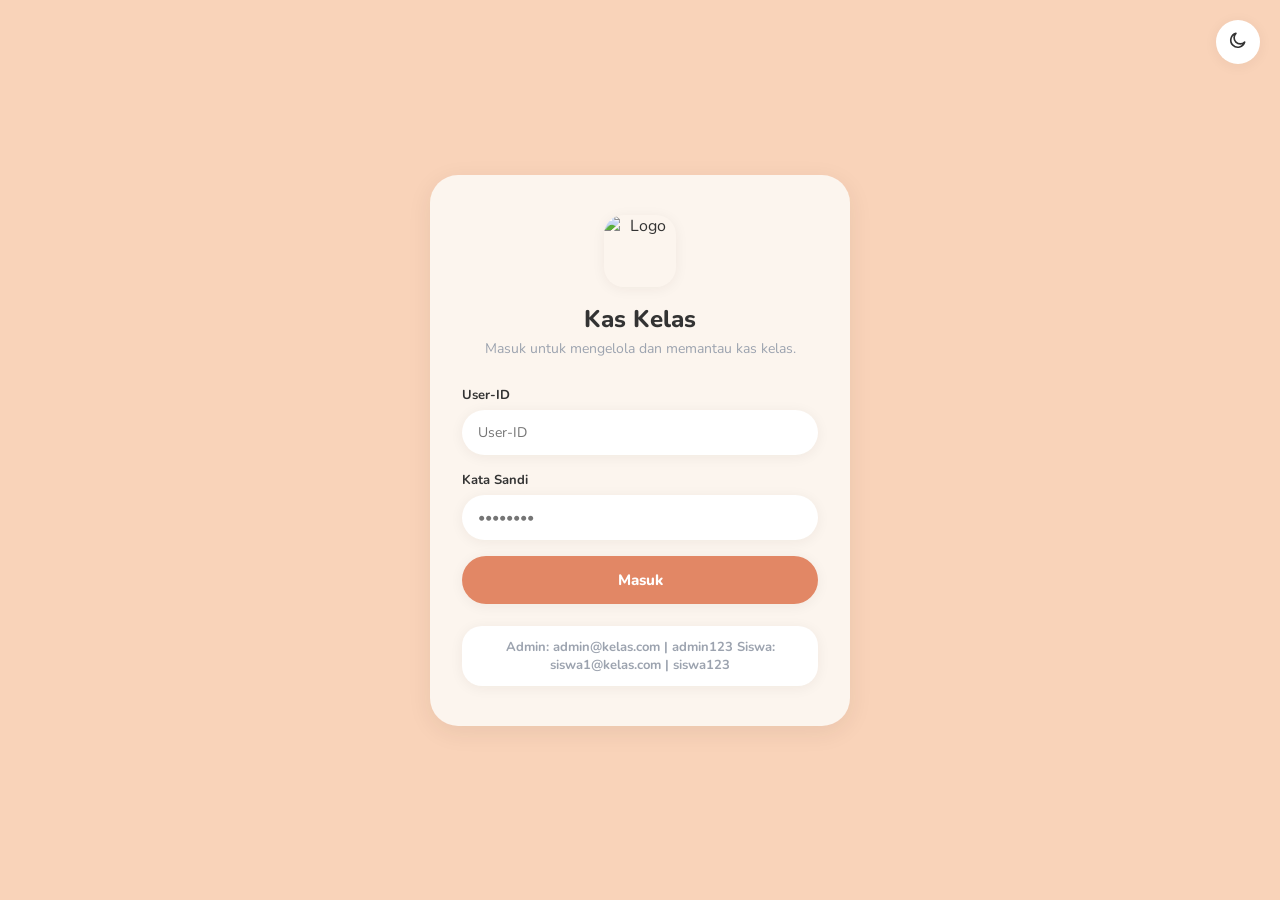
==== index.html @ 0c91a5ff "Update error message and demo credentials in index.html" ====
<!DOCTYPE html>
<html lang="id">
<head>
<meta charset="UTF-8">
<meta name="viewport" content="width=device-width, initial-scale=1.0">
<title>Masuk — Kas Kelas</title>
<link rel="stylesheet" href="assets/css/style.css">
</head>
<body>

<button class="auth-theme-toggle" id="themeToggleBtn" onclick="toggleTheme()">
  <span id="themeToggleIcon"></span>
</button>

<div class="auth-wrap">
  <div class="auth-card">
    <img class="auth-logo" src="https://blogger.googleusercontent.com/img/b/R29vZ2xl/[base64]/s500/logo.png" alt="Logo" width="72" height="72">
    <h1>Kas Kelas</h1>
    <p class="sub">Masuk untuk mengelola dan memantau kas kelas.</p>

    <div class="auth-error" id="authError">UserID atau kata sandi salah. Silakan coba lagi.</div>

    <form id="loginForm">
      <div class="field">
        <label for="email">User-ID</label>
        <input type="text" id="email" placeholder="User-ID" required>
      </div>
      <div class="field">
        <label for="password">Kata Sandi</label>
        <input type="password" id="password" placeholder="••••••••" required>
      </div>
      <button type="submit" class="btn-primary" id="loginSubmitBtn">
        <span class="btn-spinner"></span>
        <span id="loginBtnLabel">Masuk</span>
      </button>
    </form>

    <div class="demo-hint">
      Admin: admin@kelas.com | admin123
      Siswa: siswa1@kelas.com | siswa123
    </div>
  </div>
</div>

<script src="assets/js/api.js"></script>
<script src="assets/js/main.js"></script>
<script>
  document.getElementById('themeToggleIcon').innerHTML =
    document.documentElement.getAttribute('data-theme') === 'dark' ? ICONS.sun : ICONS.moon;

  // Already logged in? go straight to the right dashboard.
  const existingSession = DB.getSession();
  if (existingSession) window.location.href = existingSession.role === 'admin' ? 'admin.html' : 'student.html';

  document.getElementById('loginForm').addEventListener('submit', async (e) => {
    e.preventDefault();
    const email = document.getElementById('email').value.trim();
    const password = document.getElementById('password').value;
    const errBox = document.getElementById('authError');
    const submitBtn = document.getElementById('loginSubmitBtn');
    const btnLabel = document.getElementById('loginBtnLabel');
    submitBtn.disabled = true;
    submitBtn.classList.add('is-loading');
    btnLabel.textContent = 'Memeriksa…';
    try {
      const user = await DB.login(email, password);
      if (!user) { errBox.textContent = 'Email atau kata sandi salah. Silakan coba lagi.'; errBox.classList.add('show'); return; }
      errBox.classList.remove('show');
      window.location.href = user.role === 'admin' ? 'admin.html' : 'student.html';
    } catch (err) {
      errBox.textContent = 'Tidak bisa terhubung ke server. Periksa API_URL di assets/js/api.js.';
      errBox.classList.add('show');
    } finally {
      submitBtn.disabled = false;
      submitBtn.classList.remove('is-loading');
      btnLabel.textContent = 'Masuk';
    }
  });
</script>
</body>
</html>
---- assets/css/style.css ----
/* ============================================================
   Web Kas Kelas — "Cozy Autumn" design system
   ============================================================ */

@import url('https://fonts.googleapis.com/css2?family=Nunito:wght@400;600;700;800;900&display=swap');

:root {
  --bg-page: #F9D3B9;
  --bg-nav: #D8705A;
  --bg-main: #FCF5EE;
  --bg-panel: #FFFFFF;

  --accent-sage: #A8CBB8;
  --accent-mustard: #F3C363;
  --accent-coral: #E28765;

  --text-primary: #333333;
  --text-secondary: #9CA3AF;
  --nav-icon: #FFFFFF;

  --shadow-soft: 0 6px 24px rgba(51, 33, 20, 0.08);
  --shadow-softer: 0 2px 14px rgba(51, 33, 20, 0.06);

  --r-3xl: 28px;
  --r-2xl: 20px;
  --r-full: 999px;
}

[data-theme="dark"] {
  --bg-page: #1B1512;
  --bg-nav: #2A1D18;
  --bg-main: #221A16;
  --bg-panel: #2C221D;

  --accent-sage: #7FA891;
  --accent-mustard: #D9A94A;
  --accent-coral: #C96A50;

  --text-primary: #F3E9DF;
  --text-secondary: #A08F82;
  --nav-icon: #F3E9DF;

  --shadow-soft: 0 6px 24px rgba(0, 0, 0, 0.35);
  --shadow-softer: 0 2px 14px rgba(0, 0, 0, 0.28);
}

* { box-sizing: border-box; }
html, body { height: 100%; }
body {
  margin: 0;
  font-family: 'Nunito', sans-serif;
  background: var(--bg-page);
  color: var(--text-primary);
  -webkit-font-smoothing: antialiased;
}
button { font-family: inherit; cursor: pointer; }
a { color: inherit; text-decoration: none; }
::selection { background: var(--accent-mustard); color: #2b1f10; }

.secondary { color: var(--text-secondary); }

/* ---------------- Auth (login) page ---------------- */
.auth-wrap {
  min-height: 100vh;
  display: flex;
  align-items: center;
  justify-content: center;
  padding: 24px;
}
.auth-card {
  width: 100%;
  max-width: 420px;
  background: var(--bg-main);
  border-radius: var(--r-3xl);
  padding: 40px 32px;
  box-shadow: var(--shadow-soft);
  text-align: center;
}
.auth-emoji {
  width: 72px; height: 72px; margin: 0 auto 16px;
  background: var(--accent-mustard);
  border-radius: var(--r-2xl);
  display: flex; align-items: center; justify-content: center;
  font-size: 34px;
}
.auth-logo {
  width: 72px; height: 72px; margin: 0 auto 16px;
  border-radius: var(--r-2xl);
  display: block;
  object-fit: cover;
  box-shadow: var(--shadow-softer);
}
.auth-card h1 { font-size: 24px; font-weight: 800; margin: 0 0 4px; }
.auth-card p.sub { margin: 0 0 28px; color: var(--text-secondary); font-size: 14px; }

.field { text-align: left; margin-bottom: 16px; }
.field label { display: block; font-size: 13px; font-weight: 700; margin-bottom: 6px; color: var(--text-primary); }
.field input {
  width: 100%; padding: 13px 16px; border: none; border-radius: var(--r-full);
  background: var(--bg-panel); color: var(--text-primary); font-family: inherit; font-size: 14px;
  box-shadow: var(--shadow-softer);
}
.field input:focus { outline: 2px solid var(--accent-coral); outline-offset: 2px; }

.btn-primary {
  width: 100%; padding: 14px; border: none; border-radius: var(--r-full);
  background: var(--accent-coral); color: white; font-weight: 800; font-size: 15px;
  box-shadow: var(--shadow-softer); margin-top: 6px;
  display: flex; align-items: center; justify-content: center; gap: 10px;
}
.btn-primary:hover { filter: brightness(1.05); }
.btn-primary:active { transform: scale(0.98); }
.btn-primary:disabled { opacity: 0.85; cursor: not-allowed; }
.btn-spinner {
  display: none; width: 16px; height: 16px; flex-shrink: 0;
  border: 2.5px solid rgba(255,255,255,0.4); border-top-color: #fff;
  border-radius: 50%; animation: btnspin 0.7s linear infinite;
}
.btn-primary.is-loading .btn-spinner { display: inline-block; }
@keyframes btnspin { to { transform: rotate(360deg); } }

.auth-error {
  background: #fdeceb; color: #b3402f; border-radius: var(--r-2xl);
  padding: 10px 14px; font-size: 13px; margin-bottom: 16px; display: none; text-align: left;
}
[data-theme="dark"] .auth-error { background: #3a221e; color: #f0a99a; }
.auth-error.show { display: block; }

.demo-hint {
  margin-top: 22px; font-size: 13px; color: var(--text-secondary); font-weight: 700;
  background: var(--bg-panel); border-radius: var(--r-2xl); padding: 12px 14px; text-align: center;
  box-shadow: var(--shadow-softer);
}
.demo-hint b { color: var(--text-primary); }

.auth-theme-toggle {
  position: fixed; top: 20px; right: 20px;
  width: 44px; height: 44px; border-radius: var(--r-full); border: none;
  background: var(--bg-panel); box-shadow: var(--shadow-softer);
  display: flex; align-items: center; justify-content: center; color: var(--text-primary);
}
.auth-theme-toggle svg { width: 20px; height: 20px; }

/* ---------------- App shell ---------------- */
.app-shell { height: 100vh; display: flex; flex-direction: column; }

.app-header {
  display: flex; align-items: center; justify-content: space-between;
  padding: 18px 20px 8px;
  background: var(--bg-page);
}
.app-header .greet { font-size: 13px; color: var(--text-secondary); margin: 0; }
.app-header .greet b { color: var(--text-primary); }
.header-actions { display: flex; gap: 10px; align-items: center; }
.icon-btn {
  width: 40px; height: 40px; border-radius: var(--r-full); border: none;
  background: var(--bg-panel); box-shadow: var(--shadow-softer); color: var(--text-primary);
  display: flex; align-items: center; justify-content: center;
}
.icon-btn svg { width: 18px; height: 18px; }

.app-body { flex: 1; display: flex; min-height: 0; }

.main-scroll { flex: 1; overflow-y: auto; padding: 4px 20px 100px; }

.view-section { display: none; }
.view-section.is-active { display: block; animation: fadeIn .25s ease; }
@keyframes fadeIn { from { opacity: 0; transform: translateY(6px); } to { opacity: 1; transform: translateY(0); } }

/* ---- Bottom tab bar (mobile) ---- */
.bottom-nav {
  position: fixed; left: 0; right: 0; bottom: 0;
  display: flex; justify-content: space-around; align-items: center;
  background: var(--bg-nav); padding: 10px 6px; box-shadow: 0 -6px 20px rgba(0,0,0,0.12);
  z-index: 40;
}
.navbtn {
  background: none; border: none; color: var(--nav-icon); opacity: 0.7;
  display: flex; flex-direction: column; align-items: center; gap: 4px;
  padding: 8px 10px; border-radius: var(--r-full); font-size: 10.5px; font-weight: 700;
}
.navbtn .navicon svg { width: 20px; height: 20px; }
.navbtn.active { opacity: 1; background: rgba(255,255,255,0.18); }

/* ---- Sidebar (desktop) ---- */
.sidebar-nav { display: none; }

/* ---- Widgets / cards ---- */
.hero-banner {
  background: linear-gradient(135deg, var(--accent-coral), var(--accent-mustard));
  border-radius: var(--r-3xl); padding: 26px; color: white; margin: 10px 0 18px;
  box-shadow: var(--shadow-soft);
}
.hero-banner .label { font-size: 12px; opacity: 0.9; font-weight: 700; text-transform: uppercase; letter-spacing: 0.04em; }
.hero-banner .amount { font-size: 32px; font-weight: 900; margin: 6px 0 12px; }
.hero-banner .sub-row { display: flex; gap: 18px; font-size: 13px; }
.hero-banner .sub-row span b { display: block; font-size: 15px; }

.status-card {
  border-radius: var(--r-3xl); padding: 22px; margin-bottom: 18px; box-shadow: var(--shadow-soft);
  display: flex; align-items: center; gap: 16px;
}
.status-card.paid { background: var(--accent-sage); color: #1d3527; }
.status-card.unpaid { background: #F5B8A6; color: #5c231a; }
[data-theme="dark"] .status-card.paid { color: #eaf4ee; }
[data-theme="dark"] .status-card.unpaid { color: #fdeae5; }
.status-card .status-icon {
  width: 52px; height: 52px; border-radius: var(--r-2xl); background: rgba(255,255,255,0.4);
  display: flex; align-items: center; justify-content: center; flex-shrink: 0;
}
.status-card .status-icon svg { width: 26px; height: 26px; }
.status-card h3 { margin: 0 0 4px; font-size: 16px; }
.status-card p { margin: 0; font-size: 13px; opacity: 0.9; }

.section-title { font-size: 15px; font-weight: 800; margin: 22px 0 12px; display: flex; align-items: center; justify-content: space-between; }
.section-title .tag { font-size: 11px; font-weight: 700; color: var(--text-secondary); }

.hscroll { display: flex; gap: 12px; overflow-x: auto; padding-bottom: 8px; scrollbar-width: thin; }
.schedule-card {
  min-width: 150px; background: var(--bg-panel); border-radius: var(--r-2xl); padding: 16px;
  box-shadow: var(--shadow-softer); flex-shrink: 0;
}
.schedule-card .dow { font-size: 11px; font-weight: 800; color: var(--accent-coral); text-transform: uppercase; }
.schedule-card .date { font-size: 20px; font-weight: 900; margin: 4px 0; }
.schedule-card .desc { font-size: 12px; color: var(--text-secondary); }
.schedule-card .pill { display: inline-block; margin-top: 8px; font-size: 10px; font-weight: 800; padding: 3px 10px; border-radius: var(--r-full); }
.pill.paid { background: var(--accent-sage); color: #1d3527; }
.pill.unpaid { background: var(--accent-coral); color: white; }

.event-list { display: flex; flex-direction: column; gap: 10px; }
.event-row {
  display: flex; align-items: center; gap: 12px; background: var(--bg-panel);
  border-radius: var(--r-2xl); padding: 12px 14px; box-shadow: var(--shadow-softer);
}
.event-row .dot { width: 38px; height: 38px; border-radius: var(--r-2xl); display: flex; align-items: center; justify-content: center; font-size: 16px; flex-shrink: 0; }
.event-row .txt b { display: block; font-size: 13px; }
.event-row .txt span { font-size: 12px; color: var(--text-secondary); }

.panel {
  background: var(--bg-panel); border-radius: var(--r-2xl); padding: 18px; box-shadow: var(--shadow-softer); margin-bottom: 16px;
}
.panel h4 { margin: 0 0 12px; font-size: 14px; font-weight: 800; }

.stat-row { display: flex; justify-content: space-between; padding: 8px 0; font-size: 13px; border-bottom: 1px dashed rgba(150,120,90,0.2); }
.stat-row:last-child { border: none; }
.stat-row b { font-weight: 800; }

.tag-pill {
  display: inline-block; font-size: 10px; font-weight: 800; padding: 4px 10px; border-radius: var(--r-full);
  background: var(--accent-mustard); color: #4a3410;
}

/* ---- Filters / toolbar ---- */
.toolbar { display: flex; gap: 8px; flex-wrap: wrap; align-items: center; margin: 14px 0; }
.chip {
  border: none; padding: 8px 16px; border-radius: var(--r-full); background: var(--bg-panel);
  font-size: 12px; font-weight: 700; color: var(--text-secondary); box-shadow: var(--shadow-softer);
}
.chip.active { background: var(--accent-coral); color: white; }
.select-input, .toolbar select {
  border: none; border-radius: var(--r-full); padding: 8px 16px; background: var(--bg-panel);
  font-family: inherit; font-size: 12px; font-weight: 700; color: var(--text-primary); box-shadow: var(--shadow-softer);
}
.btn-mini {
  border: none; border-radius: var(--r-full); padding: 8px 16px; font-size: 12px; font-weight: 800;
  background: var(--accent-sage); color: #1d3527; display: inline-flex; align-items: center; gap: 6px;
}
.btn-mini svg { width: 14px; height: 14px; }
.btn-mini.coral { background: var(--accent-coral); color: white; }
.btn-mini.mustard { background: var(--accent-mustard); color: #4a3410; }

/* ---- Tables ---- */
.table-wrap { overflow-x: auto; border-radius: var(--r-2xl); background: var(--bg-panel); box-shadow: var(--shadow-softer); }
table { width: 100%; border-collapse: collapse; min-width: 560px; }
th, td { text-align: left; padding: 12px 14px; font-size: 13px; }
td.actions-cell, td[data-label="Aksi"] { display: flex; align-items: center; gap: 8px; }
thead th { color: var(--text-secondary); font-size: 11px; text-transform: uppercase; letter-spacing: 0.03em; border-bottom: 1px solid rgba(150,120,90,0.15); }
tbody tr { border-bottom: 1px solid rgba(150,120,90,0.1); }
tbody tr:last-child { border: none; }

/* Card-style stacked table on narrow screens — avoids horizontal scrolling */
@media (max-width: 680px) {
  .table-wrap { overflow-x: visible; background: transparent; box-shadow: none; border-radius: 0; }
  table { min-width: 0; width: 100%; }
  thead { position: absolute; width: 1px; height: 1px; overflow: hidden; clip: rect(0 0 0 0); }
  tbody { display: flex; flex-direction: column; gap: 10px; }
  tr {
    display: block; background: var(--bg-panel); border-radius: var(--r-2xl);
    box-shadow: var(--shadow-softer); padding: 4px 14px; border: none !important;
  }
  td {
    display: flex; align-items: center; justify-content: space-between; gap: 12px;
    padding: 9px 0; border-bottom: 1px dashed rgba(150,120,90,0.15); text-align: right;
  }
  td:last-child { border-bottom: none; }
  td::before {
    content: attr(data-label); font-weight: 800; font-size: 10.5px; text-transform: uppercase;
    letter-spacing: 0.03em; color: var(--text-secondary); text-align: left; flex-shrink: 0;
  }
}
.status-badge { padding: 4px 12px; border-radius: var(--r-full); font-size: 11px; font-weight: 800; }
.status-badge.paid { background: var(--accent-sage); color: #1d3527; }
.status-badge.unpaid { background: #F5B8A6; color: #7a2c1e; }
.mark-btn {
  border: none; border-radius: var(--r-full); padding: 6px 14px; font-size: 11px; font-weight: 800;
  background: var(--accent-coral); color: white;
}
.mark-btn.is-paid { background: var(--accent-sage); color: #1d3527; }
.danger-btn {
  width: 32px; height: 32px; border-radius: var(--r-full); border: none;
  background: rgba(212, 92, 66, 0.12); color: var(--accent-coral);
  display: inline-flex; align-items: center; justify-content: center; flex-shrink: 0;
}
.danger-btn svg { width: 15px; height: 15px; }
.danger-btn:hover { background: var(--accent-coral); color: white; }
.danger-btn:disabled { opacity: 0.5; }

/* ---- Forms ---- */
.form-grid { display: grid; grid-template-columns: 1fr 1fr; gap: 12px; }
.form-grid .full { grid-column: 1 / -1; }
.form-grid label { display: block; font-size: 12px; font-weight: 700; margin-bottom: 6px; }
.form-grid input, .form-grid select, .form-grid textarea {
  width: 100%; border: none; border-radius: var(--r-2xl); padding: 11px 14px; background: var(--bg-main);
  font-family: inherit; font-size: 13px; color: var(--text-primary); box-shadow: inset 0 0 0 1px rgba(150,120,90,0.12);
}

/* ---- Modal ---- */
.modal-overlay {
  position: fixed; inset: 0; background: rgba(30, 20, 12, 0.4); display: none;
  align-items: center; justify-content: center; z-index: 100; padding: 20px;
}
.modal-overlay.is-open { display: flex; }
.modal-box { background: var(--bg-main); border-radius: var(--r-3xl); padding: 26px; width: 100%; max-width: 420px; box-shadow: var(--shadow-soft); max-height: 88vh; overflow-y: auto; }
.modal-box .modal-head { display: flex; justify-content: space-between; align-items: center; margin-bottom: 16px; }
.modal-box h3 { margin: 0; font-size: 17px; font-weight: 800; }
.modal-close { border: none; background: var(--bg-panel); width: 32px; height: 32px; border-radius: var(--r-full); display: flex; align-items: center; justify-content: center; box-shadow: var(--shadow-softer); }
.modal-close svg { width: 14px; height: 14px; }

/* ---- Toast ---- */
.toast {
  position: fixed; bottom: 100px; left: 50%; transform: translateX(-50%) translateY(20px);
  background: #2b2118; color: white; padding: 12px 22px; border-radius: var(--r-full);
  font-size: 13px; font-weight: 700; opacity: 0; transition: all .3s ease; z-index: 200; box-shadow: var(--shadow-soft);
}
.toast.show { opacity: 1; transform: translateX(-50%) translateY(0); }

/* ---- Account / profile ---- */
.profile-card { display: flex; align-items: center; gap: 14px; }
.avatar { width: 56px; height: 56px; border-radius: var(--r-2xl); background: var(--accent-mustard); display: flex; align-items: center; justify-content: center; font-weight: 900; font-size: 20px; color: #4a3410; flex-shrink: 0; }
.profile-card h4 { margin: 0; font-size: 15px; }
.profile-card span { font-size: 12px; color: var(--text-secondary); }
.menu-row { display: flex; align-items: center; gap: 12px; width: 100%; text-align: left; background: none; border: none; padding: 14px 4px; font-size: 13px; font-weight: 700; color: var(--text-primary); border-bottom: 1px solid rgba(150,120,90,0.12); }
.menu-row:last-child { border: none; }
.menu-row .navicon svg { width: 18px; height: 18px; color: var(--accent-coral); }

/* ============================================================
   Desktop layout — 3 columns: sidebar / main / right panel
   ============================================================ */
@media (min-width: 1024px) {
  .bottom-nav { display: none; }
  .sidebar-nav {
    display: flex; flex-direction: column; align-items: center; justify-content: space-between;
    width: 76px; background: var(--bg-nav); padding: 20px 0; flex-shrink: 0;
  }
  .side-logo { font-size: 26px; margin-bottom: 12px; }
  .side-logo img { width: 36px; height: 36px; border-radius: var(--r-full); display: block; object-fit: cover; }
  .side-items { display: flex; flex-direction: column; gap: 10px; }
  .sidebtn {
    width: 46px; height: 46px; border: none; border-radius: var(--r-full); background: transparent;
    color: var(--nav-icon); opacity: 0.65; display: flex; align-items: center; justify-content: center;
  }
  .sidebtn svg { width: 20px; height: 20px; }
  .sidebtn.active { opacity: 1; background: rgba(255,255,255,0.2); }
  .sidebtn.logout { opacity: 0.7; }

  .app-header { padding: 26px 30px 10px; }
  .main-scroll { padding: 6px 30px 40px; max-width: 760px; }
  .app-body { align-items: stretch; }
  .content-columns { display: flex; gap: 24px; align-items: flex-start; }
  .right-panel {
    display: block; width: 320px; flex-shrink: 0; background: var(--bg-panel);
    padding: 26px 22px; overflow-y: auto; box-shadow: var(--shadow-softer);
  }
  .form-grid { grid-template-columns: 1fr 1fr 1fr; }
}

@media (max-width: 1023px) {
  .right-panel { display: none; }
}

/* Utility */
.row-between { display: flex; align-items: center; justify-content: space-between; }
.mt-0 { margin-top: 0; }
.hidden { display: none !important; }
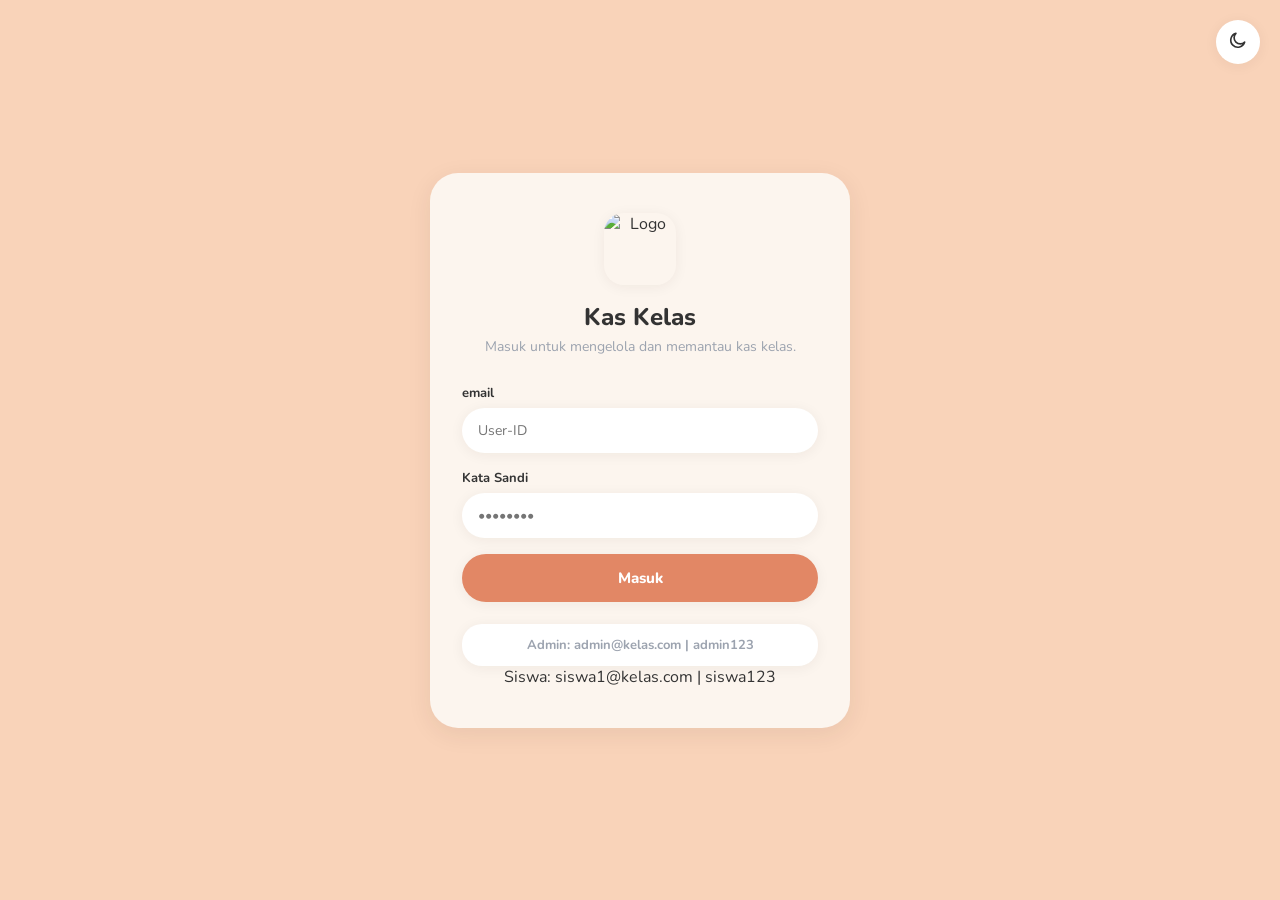
==== commit 80933737: "Update label for email input in login form" ====
--- a/index.html
+++ b/index.html
@@ -22,7 +22,7 @@
 
     <form id="loginForm">
       <div class="field">
-        <label for="email">User-ID</label>
+        <label for="email">email</label>
         <input type="text" id="email" placeholder="User-ID" required>
       </div>
       <div class="field">
@@ -37,6 +37,7 @@
 
     <div class="demo-hint">
       Admin: admin@kelas.com | admin123
+    </div>
       Siswa: siswa1@kelas.com | siswa123
     </div>
   </div>
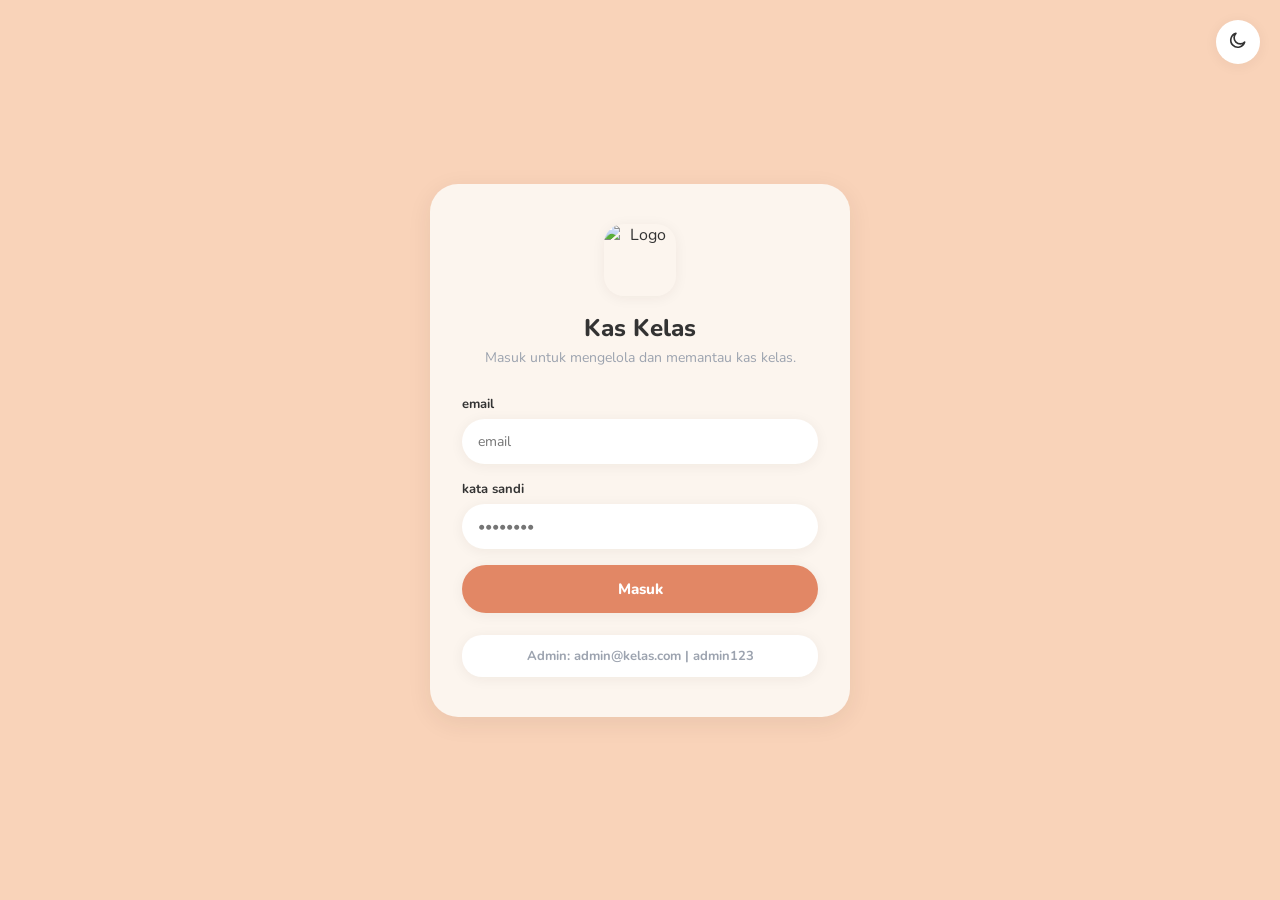
==== commit cf44dad1: "Update index.html" ====
--- a/index.html
+++ b/index.html
@@ -14,19 +14,19 @@
 
 <div class="auth-wrap">
   <div class="auth-card">
-    <img class="auth-logo" src="https://blogger.googleusercontent.com/img/b/R29vZ2xl/[base64]/s500/logo.png" alt="Logo" width="72" height="72">
+    <img class="auth-logo" src="URL_LOGO_TEMPEL_DISINI.PNG" alt="Logo" width="72" height="72">
     <h1>Kas Kelas</h1>
     <p class="sub">Masuk untuk mengelola dan memantau kas kelas.</p>
 
-    <div class="auth-error" id="authError">UserID atau kata sandi salah. Silakan coba lagi.</div>
+    <div class="auth-error" id="authError">email atau kata sandi salah. Silakan coba lagi.</div>
 
     <form id="loginForm">
       <div class="field">
         <label for="email">email</label>
-        <input type="text" id="email" placeholder="User-ID" required>
+        <input type="text" id="email" placeholder="email" required>
       </div>
       <div class="field">
-        <label for="password">Kata Sandi</label>
+        <label for="password">kata sandi</label>
         <input type="password" id="password" placeholder="••••••••" required>
       </div>
       <button type="submit" class="btn-primary" id="loginSubmitBtn">
@@ -37,7 +37,7 @@
 
     <div class="demo-hint">
       Admin: admin@kelas.com | admin123
-    </div>
+    </div
       Siswa: siswa1@kelas.com | siswa123
     </div>
   </div>
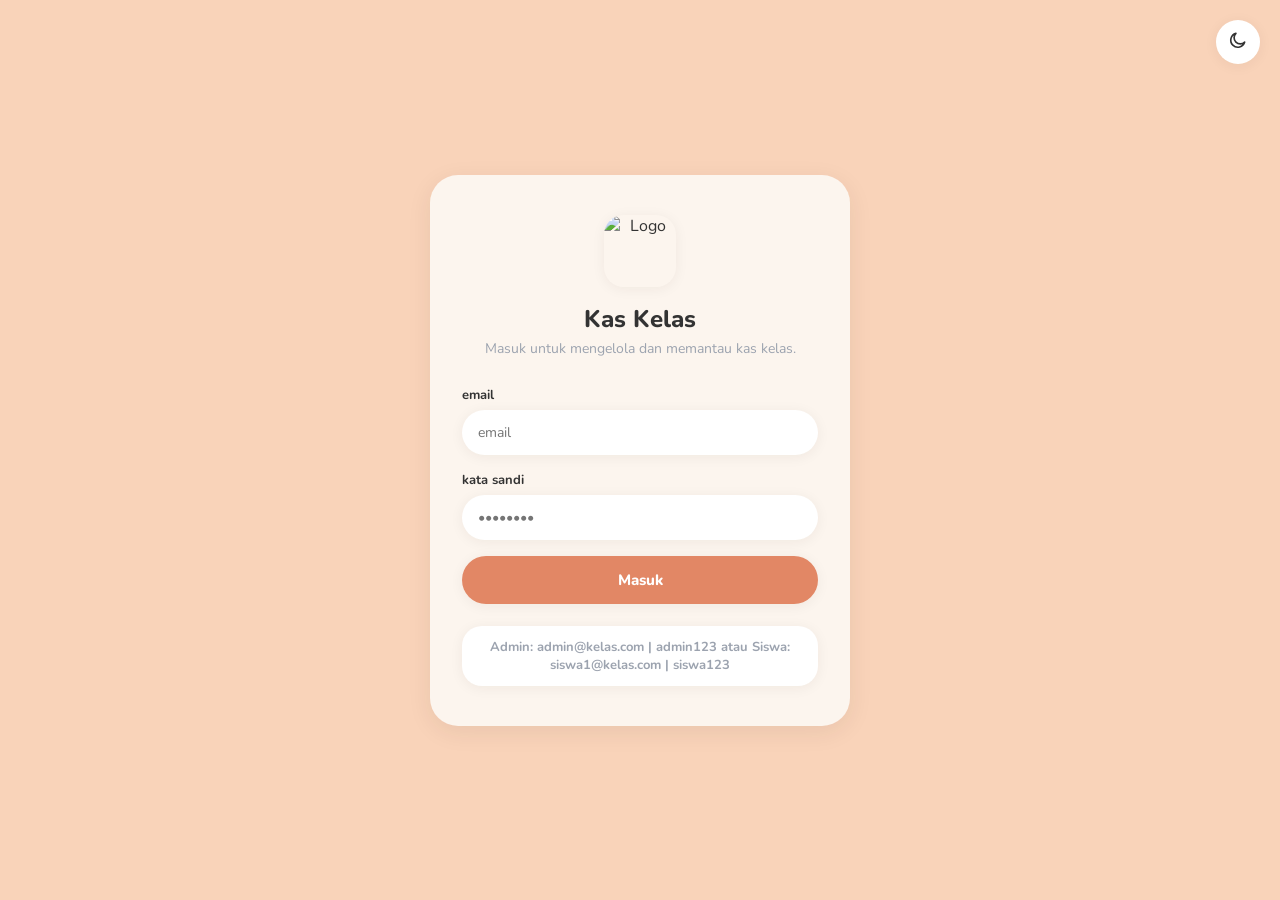
==== commit 402d6a6c: "Update admin credentials in index.html" ====
--- a/index.html
+++ b/index.html
@@ -36,8 +36,7 @@
     </form>
 
     <div class="demo-hint">
-      Admin: admin@kelas.com | admin123
-    </div
+      Admin: admin@kelas.com | admin123 atau
       Siswa: siswa1@kelas.com | siswa123
     </div>
   </div>
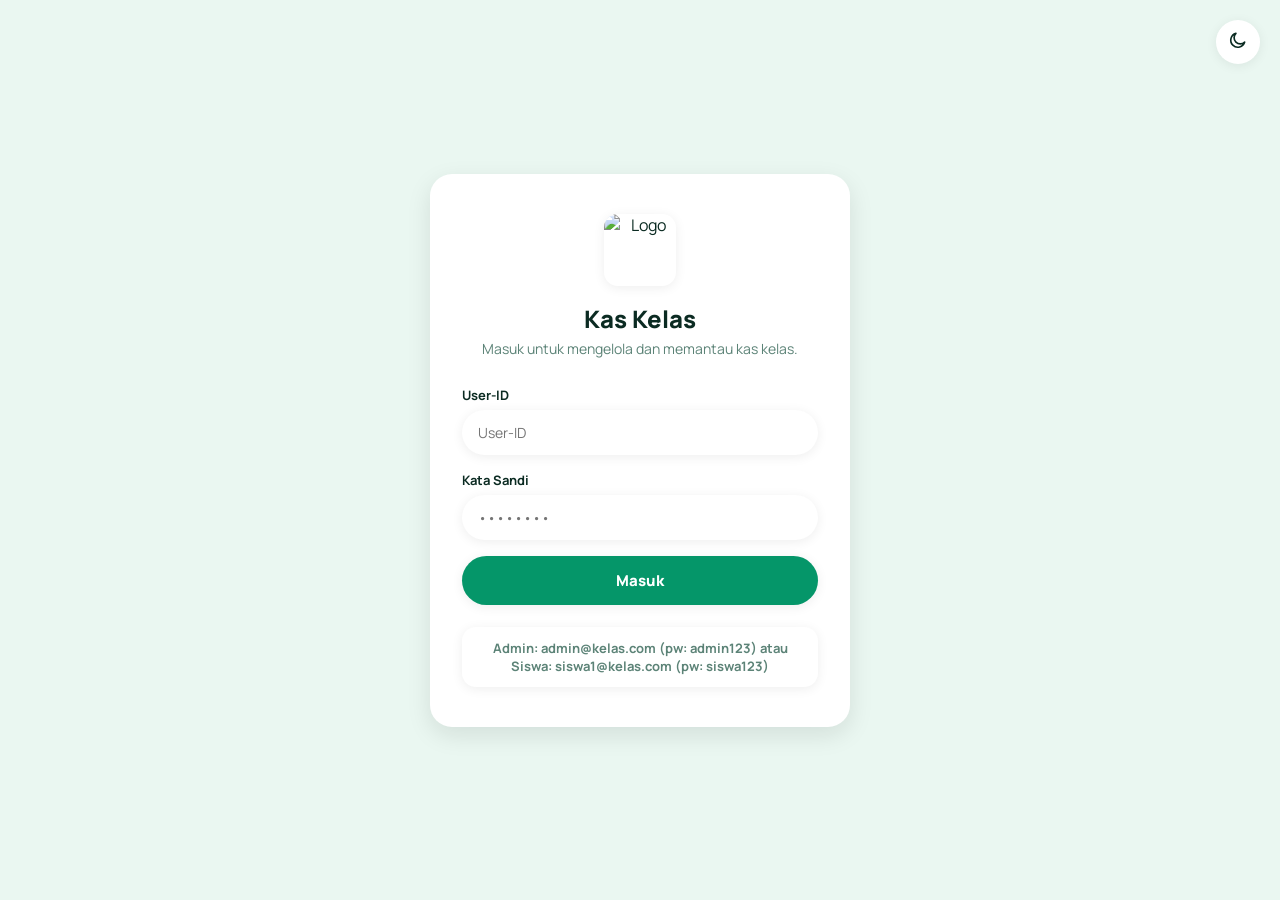
==== commit c2963509: "Update login form labels and error messages" ====
--- a/index.html
+++ b/index.html
@@ -14,19 +14,19 @@
 
 <div class="auth-wrap">
   <div class="auth-card">
-    <img class="auth-logo" src="URL_LOGO_TEMPEL_DISINI.PNG" alt="Logo" width="72" height="72">
+    <img class="auth-logo" src="URL_LOGO_KAMU_PASTE_DISINI.png" alt="Logo" width="72" height="72">
     <h1>Kas Kelas</h1>
     <p class="sub">Masuk untuk mengelola dan memantau kas kelas.</p>
 
-    <div class="auth-error" id="authError">email atau kata sandi salah. Silakan coba lagi.</div>
+    <div class="auth-error" id="authError">Email atau kata sandi salah. Silakan coba lagi.</div>
 
     <form id="loginForm">
       <div class="field">
-        <label for="email">email</label>
-        <input type="text" id="email" placeholder="email" required>
+        <label for="email">User-ID</label>
+        <input type="text" id="email" placeholder="User-ID" required>
       </div>
       <div class="field">
-        <label for="password">kata sandi</label>
+        <label for="password">Kata Sandi</label>
         <input type="password" id="password" placeholder="••••••••" required>
       </div>
       <button type="submit" class="btn-primary" id="loginSubmitBtn">
@@ -36,8 +36,8 @@
     </form>
 
     <div class="demo-hint">
-      Admin: admin@kelas.com | admin123 atau
-      Siswa: siswa1@kelas.com | siswa123
+      Admin: admin@kelas.com (pw: admin123) atau
+      Siswa: siswa1@kelas.com (pw: siswa123)
     </div>
   </div>
 </div>
--- a/assets/css/style.css
+++ b/assets/css/style.css
@@ -1,61 +1,70 @@
 /* ============================================================
-   Web Kas Kelas — "Cozy Autumn" design system
+   Web Kas Kelas — "Zelena" emerald / flat-material design system
    ============================================================ */
 
-@import url('https://fonts.googleapis.com/css2?family=Nunito:wght@400;600;700;800;900&display=swap');
+@import url('https://fonts.googleapis.com/css2?family=Manrope:wght@400;500;600;700;800&display=swap');
 
 :root {
-  --bg-page: #F9D3B9;
-  --bg-nav: #D8705A;
-  --bg-main: #FCF5EE;
+  --bg-page: #EAF7F1;
+  --bg-nav: #0B3B30;
+  --bg-main: #FFFFFF;
   --bg-panel: #FFFFFF;
 
-  --accent-sage: #A8CBB8;
-  --accent-mustard: #F3C363;
-  --accent-coral: #E28765;
-
-  --text-primary: #333333;
-  --text-secondary: #9CA3AF;
-  --nav-icon: #FFFFFF;
-
-  --shadow-soft: 0 6px 24px rgba(51, 33, 20, 0.08);
-  --shadow-softer: 0 2px 14px rgba(51, 33, 20, 0.06);
-
-  --r-3xl: 28px;
-  --r-2xl: 20px;
+  --accent-sage: #A9F3DA;
+  --accent-mustard: #D7E94F;
+  --accent-coral: #059669;
+  --accent-danger: #E4675A;
+
+  --text-primary: #0B2B22;
+  --text-secondary: #5C8377;
+  --nav-icon: #EAFBF5;
+
+  --divider: rgba(9, 64, 50, 0.12);
+
+  --shadow-soft: 0 8px 24px rgba(4, 20, 16, 0.10);
+  --shadow-softer: 0 2px 12px rgba(4, 20, 16, 0.07);
+
+  --r-3xl: 22px;
+  --r-2xl: 14px;
   --r-full: 999px;
+
+  --ease-fluid: cubic-bezier(0.22, 1, 0.36, 1);
 }
 
 [data-theme="dark"] {
-  --bg-page: #1B1512;
-  --bg-nav: #2A1D18;
-  --bg-main: #221A16;
-  --bg-panel: #2C221D;
-
-  --accent-sage: #7FA891;
-  --accent-mustard: #D9A94A;
-  --accent-coral: #C96A50;
-
-  --text-primary: #F3E9DF;
-  --text-secondary: #A08F82;
-  --nav-icon: #F3E9DF;
-
-  --shadow-soft: 0 6px 24px rgba(0, 0, 0, 0.35);
-  --shadow-softer: 0 2px 14px rgba(0, 0, 0, 0.28);
+  --bg-page: #071A15;
+  --bg-nav: #04120D;
+  --bg-main: #0D251E;
+  --bg-panel: #113029;
+
+  --accent-sage: #6FE3B8;
+  --accent-mustard: #E7FF6E;
+  --accent-coral: #17C990;
+  --accent-danger: #FF8A75;
+
+  --text-primary: #E7FBF3;
+  --text-secondary: #8FC2AE;
+  --nav-icon: #E7FBF3;
+
+  --divider: rgba(160, 230, 205, 0.12);
+
+  --shadow-soft: 0 8px 24px rgba(0, 0, 0, 0.42);
+  --shadow-softer: 0 2px 12px rgba(0, 0, 0, 0.32);
 }
 
 * { box-sizing: border-box; }
 html, body { height: 100%; }
 body {
   margin: 0;
-  font-family: 'Nunito', sans-serif;
+  font-family: 'Manrope', sans-serif;
   background: var(--bg-page);
   color: var(--text-primary);
   -webkit-font-smoothing: antialiased;
+  transition: background-color .3s var(--ease-fluid), color .3s var(--ease-fluid);
 }
 button { font-family: inherit; cursor: pointer; }
 a { color: inherit; text-decoration: none; }
-::selection { background: var(--accent-mustard); color: #2b1f10; }
+::selection { background: var(--accent-mustard); color: #1c2705; }
 
 .secondary { color: var(--text-secondary); }
 
@@ -99,6 +108,7 @@
   width: 100%; padding: 13px 16px; border: none; border-radius: var(--r-full);
   background: var(--bg-panel); color: var(--text-primary); font-family: inherit; font-size: 14px;
   box-shadow: var(--shadow-softer);
+  transition: box-shadow .2s var(--ease-fluid);
 }
 .field input:focus { outline: 2px solid var(--accent-coral); outline-offset: 2px; }
 
@@ -107,8 +117,9 @@
   background: var(--accent-coral); color: white; font-weight: 800; font-size: 15px;
   box-shadow: var(--shadow-softer); margin-top: 6px;
   display: flex; align-items: center; justify-content: center; gap: 10px;
-}
-.btn-primary:hover { filter: brightness(1.05); }
+  transition: filter .2s var(--ease-fluid), transform .15s var(--ease-fluid), box-shadow .25s var(--ease-fluid);
+}
+.btn-primary:hover { filter: brightness(1.08); box-shadow: var(--shadow-soft); }
 .btn-primary:active { transform: scale(0.98); }
 .btn-primary:disabled { opacity: 0.85; cursor: not-allowed; }
 .btn-spinner {
@@ -164,8 +175,11 @@
 .main-scroll { flex: 1; overflow-y: auto; padding: 4px 20px 100px; }
 
 .view-section { display: none; }
-.view-section.is-active { display: block; animation: fadeIn .25s ease; }
-@keyframes fadeIn { from { opacity: 0; transform: translateY(6px); } to { opacity: 1; transform: translateY(0); } }
+.view-section.is-active { display: block; animation: fluidIn .45s var(--ease-fluid); }
+@keyframes fluidIn {
+  from { opacity: 0; transform: translateY(14px) scale(0.985); }
+  to   { opacity: 1; transform: translateY(0) scale(1); }
+}
 
 /* ---- Bottom tab bar (mobile) ---- */
 .bottom-nav {
@@ -178,21 +192,34 @@
   background: none; border: none; color: var(--nav-icon); opacity: 0.7;
   display: flex; flex-direction: column; align-items: center; gap: 4px;
   padding: 8px 10px; border-radius: var(--r-full); font-size: 10.5px; font-weight: 700;
-}
-.navbtn .navicon svg { width: 20px; height: 20px; }
+  transition: opacity .25s var(--ease-fluid), background-color .25s var(--ease-fluid), transform .2s var(--ease-fluid);
+}
+.navbtn .navicon svg { width: 20px; height: 20px; transition: transform .25s var(--ease-fluid); }
 .navbtn.active { opacity: 1; background: rgba(255,255,255,0.18); }
+.navbtn.active .navicon svg { transform: scale(1.12); }
+.navbtn:active { transform: scale(0.94); }
 
 /* ---- Sidebar (desktop) ---- */
 .sidebar-nav { display: none; }
 
 /* ---- Widgets / cards ---- */
 .hero-banner {
-  background: linear-gradient(135deg, var(--accent-coral), var(--accent-mustard));
+  position: relative; overflow: hidden;
+  background: linear-gradient(135deg, var(--accent-coral), #0B3B30 85%);
   border-radius: var(--r-3xl); padding: 26px; color: white; margin: 10px 0 18px;
   box-shadow: var(--shadow-soft);
 }
+.hero-banner::before {
+  content: ''; position: absolute; top: -60px; right: -60px; width: 160px; height: 160px;
+  border-radius: 50%; background: rgba(255,255,255,0.08); pointer-events: none;
+}
+.hero-banner::after {
+  content: ''; position: absolute; bottom: -70px; right: 40px; width: 110px; height: 110px;
+  border-radius: 50%; background: var(--accent-mustard); opacity: 0.18; pointer-events: none;
+}
+.hero-banner > * { position: relative; z-index: 1; }
 .hero-banner .label { font-size: 12px; opacity: 0.9; font-weight: 700; text-transform: uppercase; letter-spacing: 0.04em; }
-.hero-banner .amount { font-size: 32px; font-weight: 900; margin: 6px 0 12px; }
+.hero-banner .amount { font-size: 32px; font-weight: 800; margin: 6px 0 12px; }
 .hero-banner .sub-row { display: flex; gap: 18px; font-size: 13px; }
 .hero-banner .sub-row span b { display: block; font-size: 15px; }
 
@@ -200,10 +227,10 @@
   border-radius: var(--r-3xl); padding: 22px; margin-bottom: 18px; box-shadow: var(--shadow-soft);
   display: flex; align-items: center; gap: 16px;
 }
-.status-card.paid { background: var(--accent-sage); color: #1d3527; }
-.status-card.unpaid { background: #F5B8A6; color: #5c231a; }
-[data-theme="dark"] .status-card.paid { color: #eaf4ee; }
-[data-theme="dark"] .status-card.unpaid { color: #fdeae5; }
+.status-card.paid { background: var(--accent-sage); color: #0B2B22; }
+.status-card.unpaid { background: #FBDAD5; color: #7A2A1F; }
+[data-theme="dark"] .status-card.paid { color: #06231a; }
+[data-theme="dark"] .status-card.unpaid { color: #4a140c; background: #FFC4B8; }
 .status-card .status-icon {
   width: 52px; height: 52px; border-radius: var(--r-2xl); background: rgba(255,255,255,0.4);
   display: flex; align-items: center; justify-content: center; flex-shrink: 0;
@@ -219,13 +246,15 @@
 .schedule-card {
   min-width: 150px; background: var(--bg-panel); border-radius: var(--r-2xl); padding: 16px;
   box-shadow: var(--shadow-softer); flex-shrink: 0;
-}
+  transition: box-shadow .25s var(--ease-fluid), transform .25s var(--ease-fluid);
+}
+.schedule-card:hover { box-shadow: var(--shadow-soft); transform: translateY(-2px); }
 .schedule-card .dow { font-size: 11px; font-weight: 800; color: var(--accent-coral); text-transform: uppercase; }
-.schedule-card .date { font-size: 20px; font-weight: 900; margin: 4px 0; }
+.schedule-card .date { font-size: 20px; font-weight: 800; margin: 4px 0; }
 .schedule-card .desc { font-size: 12px; color: var(--text-secondary); }
 .schedule-card .pill { display: inline-block; margin-top: 8px; font-size: 10px; font-weight: 800; padding: 3px 10px; border-radius: var(--r-full); }
-.pill.paid { background: var(--accent-sage); color: #1d3527; }
-.pill.unpaid { background: var(--accent-coral); color: white; }
+.pill.paid { background: var(--accent-sage); color: #0B2B22; }
+.pill.unpaid { background: var(--accent-danger); color: white; }
 
 .event-list { display: flex; flex-direction: column; gap: 10px; }
 .event-row {
@@ -241,13 +270,13 @@
 }
 .panel h4 { margin: 0 0 12px; font-size: 14px; font-weight: 800; }
 
-.stat-row { display: flex; justify-content: space-between; padding: 8px 0; font-size: 13px; border-bottom: 1px dashed rgba(150,120,90,0.2); }
+.stat-row { display: flex; justify-content: space-between; padding: 8px 0; font-size: 13px; border-bottom: 1px dashed var(--divider); }
 .stat-row:last-child { border: none; }
 .stat-row b { font-weight: 800; }
 
 .tag-pill {
   display: inline-block; font-size: 10px; font-weight: 800; padding: 4px 10px; border-radius: var(--r-full);
-  background: var(--accent-mustard); color: #4a3410;
+  background: var(--accent-mustard); color: #3B4A12;
 }
 
 /* ---- Filters / toolbar ---- */
@@ -255,27 +284,32 @@
 .chip {
   border: none; padding: 8px 16px; border-radius: var(--r-full); background: var(--bg-panel);
   font-size: 12px; font-weight: 700; color: var(--text-secondary); box-shadow: var(--shadow-softer);
+  transition: background-color .25s var(--ease-fluid), color .25s var(--ease-fluid), transform .15s var(--ease-fluid);
 }
 .chip.active { background: var(--accent-coral); color: white; }
+.chip:active { transform: scale(0.95); }
 .select-input, .toolbar select {
   border: none; border-radius: var(--r-full); padding: 8px 16px; background: var(--bg-panel);
   font-family: inherit; font-size: 12px; font-weight: 700; color: var(--text-primary); box-shadow: var(--shadow-softer);
 }
 .btn-mini {
   border: none; border-radius: var(--r-full); padding: 8px 16px; font-size: 12px; font-weight: 800;
-  background: var(--accent-sage); color: #1d3527; display: inline-flex; align-items: center; gap: 6px;
-}
+  background: var(--accent-sage); color: #0B2B22; display: inline-flex; align-items: center; gap: 6px;
+  transition: filter .2s var(--ease-fluid), transform .15s var(--ease-fluid);
+}
+.btn-mini:active { transform: scale(0.95); }
+.btn-mini:hover { filter: brightness(1.06); }
 .btn-mini svg { width: 14px; height: 14px; }
 .btn-mini.coral { background: var(--accent-coral); color: white; }
-.btn-mini.mustard { background: var(--accent-mustard); color: #4a3410; }
+.btn-mini.mustard { background: var(--accent-mustard); color: #3B4A12; }
 
 /* ---- Tables ---- */
 .table-wrap { overflow-x: auto; border-radius: var(--r-2xl); background: var(--bg-panel); box-shadow: var(--shadow-softer); }
 table { width: 100%; border-collapse: collapse; min-width: 560px; }
 th, td { text-align: left; padding: 12px 14px; font-size: 13px; }
 td.actions-cell, td[data-label="Aksi"] { display: flex; align-items: center; gap: 8px; }
-thead th { color: var(--text-secondary); font-size: 11px; text-transform: uppercase; letter-spacing: 0.03em; border-bottom: 1px solid rgba(150,120,90,0.15); }
-tbody tr { border-bottom: 1px solid rgba(150,120,90,0.1); }
+thead th { color: var(--text-secondary); font-size: 11px; text-transform: uppercase; letter-spacing: 0.03em; border-bottom: 1px solid var(--divider); }
+tbody tr { border-bottom: 1px solid var(--divider); }
 tbody tr:last-child { border: none; }
 
 /* Card-style stacked table on narrow screens — avoids horizontal scrolling */
@@ -290,7 +324,7 @@
   }
   td {
     display: flex; align-items: center; justify-content: space-between; gap: 12px;
-    padding: 9px 0; border-bottom: 1px dashed rgba(150,120,90,0.15); text-align: right;
+    padding: 9px 0; border-bottom: 1px dashed var(--divider); text-align: right;
   }
   td:last-child { border-bottom: none; }
   td::before {
@@ -299,20 +333,24 @@
   }
 }
 .status-badge { padding: 4px 12px; border-radius: var(--r-full); font-size: 11px; font-weight: 800; }
-.status-badge.paid { background: var(--accent-sage); color: #1d3527; }
-.status-badge.unpaid { background: #F5B8A6; color: #7a2c1e; }
+.status-badge.paid { background: var(--accent-sage); color: #0B2B22; }
+.status-badge.unpaid { background: #FBDAD5; color: #A6392A; }
 .mark-btn {
   border: none; border-radius: var(--r-full); padding: 6px 14px; font-size: 11px; font-weight: 800;
   background: var(--accent-coral); color: white;
-}
-.mark-btn.is-paid { background: var(--accent-sage); color: #1d3527; }
+  transition: filter .2s var(--ease-fluid), transform .15s var(--ease-fluid);
+}
+.mark-btn:active { transform: scale(0.95); }
+.mark-btn.is-paid { background: var(--accent-sage); color: #0B2B22; }
 .danger-btn {
   width: 32px; height: 32px; border-radius: var(--r-full); border: none;
-  background: rgba(212, 92, 66, 0.12); color: var(--accent-coral);
+  background: rgba(228, 103, 90, 0.12); color: var(--accent-danger);
   display: inline-flex; align-items: center; justify-content: center; flex-shrink: 0;
+  transition: background-color .2s var(--ease-fluid), color .2s var(--ease-fluid), transform .15s var(--ease-fluid);
 }
 .danger-btn svg { width: 15px; height: 15px; }
-.danger-btn:hover { background: var(--accent-coral); color: white; }
+.danger-btn:hover { background: var(--accent-danger); color: white; }
+.danger-btn:active { transform: scale(0.92); }
 .danger-btn:disabled { opacity: 0.5; }
 
 /* ---- Forms ---- */
@@ -321,35 +359,45 @@
 .form-grid label { display: block; font-size: 12px; font-weight: 700; margin-bottom: 6px; }
 .form-grid input, .form-grid select, .form-grid textarea {
   width: 100%; border: none; border-radius: var(--r-2xl); padding: 11px 14px; background: var(--bg-main);
-  font-family: inherit; font-size: 13px; color: var(--text-primary); box-shadow: inset 0 0 0 1px rgba(150,120,90,0.12);
+  font-family: inherit; font-size: 13px; color: var(--text-primary); box-shadow: inset 0 0 0 1px var(--divider);
 }
 
 /* ---- Modal ---- */
 .modal-overlay {
-  position: fixed; inset: 0; background: rgba(30, 20, 12, 0.4); display: none;
+  position: fixed; inset: 0; background: rgba(4, 20, 16, 0.45); display: none;
   align-items: center; justify-content: center; z-index: 100; padding: 20px;
-}
-.modal-overlay.is-open { display: flex; }
-.modal-box { background: var(--bg-main); border-radius: var(--r-3xl); padding: 26px; width: 100%; max-width: 420px; box-shadow: var(--shadow-soft); max-height: 88vh; overflow-y: auto; }
+  opacity: 0; transition: opacity .25s var(--ease-fluid);
+}
+.modal-overlay.is-open { display: flex; opacity: 1; }
+.modal-box {
+  background: var(--bg-main); border-radius: var(--r-3xl); padding: 26px; width: 100%; max-width: 420px;
+  box-shadow: var(--shadow-soft); max-height: 88vh; overflow-y: auto;
+  animation: modalPop .35s var(--ease-fluid);
+}
+@keyframes modalPop {
+  from { opacity: 0; transform: translateY(16px) scale(0.96); }
+  to   { opacity: 1; transform: translateY(0) scale(1); }
+}
 .modal-box .modal-head { display: flex; justify-content: space-between; align-items: center; margin-bottom: 16px; }
 .modal-box h3 { margin: 0; font-size: 17px; font-weight: 800; }
-.modal-close { border: none; background: var(--bg-panel); width: 32px; height: 32px; border-radius: var(--r-full); display: flex; align-items: center; justify-content: center; box-shadow: var(--shadow-softer); }
+.modal-close { border: none; background: var(--bg-panel); width: 32px; height: 32px; border-radius: var(--r-full); display: flex; align-items: center; justify-content: center; box-shadow: var(--shadow-softer); transition: transform .15s var(--ease-fluid); }
+.modal-close:active { transform: scale(0.9); }
 .modal-close svg { width: 14px; height: 14px; }
 
 /* ---- Toast ---- */
 .toast {
   position: fixed; bottom: 100px; left: 50%; transform: translateX(-50%) translateY(20px);
-  background: #2b2118; color: white; padding: 12px 22px; border-radius: var(--r-full);
-  font-size: 13px; font-weight: 700; opacity: 0; transition: all .3s ease; z-index: 200; box-shadow: var(--shadow-soft);
+  background: #0E332A; color: white; padding: 12px 22px; border-radius: var(--r-full);
+  font-size: 13px; font-weight: 700; opacity: 0; transition: all .35s var(--ease-fluid); z-index: 200; box-shadow: var(--shadow-soft);
 }
 .toast.show { opacity: 1; transform: translateX(-50%) translateY(0); }
 
 /* ---- Account / profile ---- */
 .profile-card { display: flex; align-items: center; gap: 14px; }
-.avatar { width: 56px; height: 56px; border-radius: var(--r-2xl); background: var(--accent-mustard); display: flex; align-items: center; justify-content: center; font-weight: 900; font-size: 20px; color: #4a3410; flex-shrink: 0; }
+.avatar { width: 56px; height: 56px; border-radius: var(--r-2xl); background: var(--accent-mustard); display: flex; align-items: center; justify-content: center; font-weight: 800; font-size: 20px; color: #3B4A12; flex-shrink: 0; }
 .profile-card h4 { margin: 0; font-size: 15px; }
 .profile-card span { font-size: 12px; color: var(--text-secondary); }
-.menu-row { display: flex; align-items: center; gap: 12px; width: 100%; text-align: left; background: none; border: none; padding: 14px 4px; font-size: 13px; font-weight: 700; color: var(--text-primary); border-bottom: 1px solid rgba(150,120,90,0.12); }
+.menu-row { display: flex; align-items: center; gap: 12px; width: 100%; text-align: left; background: none; border: none; padding: 14px 4px; font-size: 13px; font-weight: 700; color: var(--text-primary); border-bottom: 1px solid var(--divider); }
 .menu-row:last-child { border: none; }
 .menu-row .navicon svg { width: 18px; height: 18px; color: var(--accent-coral); }
 
@@ -368,9 +416,11 @@
   .sidebtn {
     width: 46px; height: 46px; border: none; border-radius: var(--r-full); background: transparent;
     color: var(--nav-icon); opacity: 0.65; display: flex; align-items: center; justify-content: center;
+    transition: opacity .25s var(--ease-fluid), background-color .25s var(--ease-fluid), transform .2s var(--ease-fluid);
   }
   .sidebtn svg { width: 20px; height: 20px; }
-  .sidebtn.active { opacity: 1; background: rgba(255,255,255,0.2); }
+  .sidebtn.active { opacity: 1; background: rgba(255,255,255,0.2); transform: scale(1.06); }
+  .sidebtn:active { transform: scale(0.92); }
   .sidebtn.logout { opacity: 0.7; }
 
   .app-header { padding: 26px 30px 10px; }
